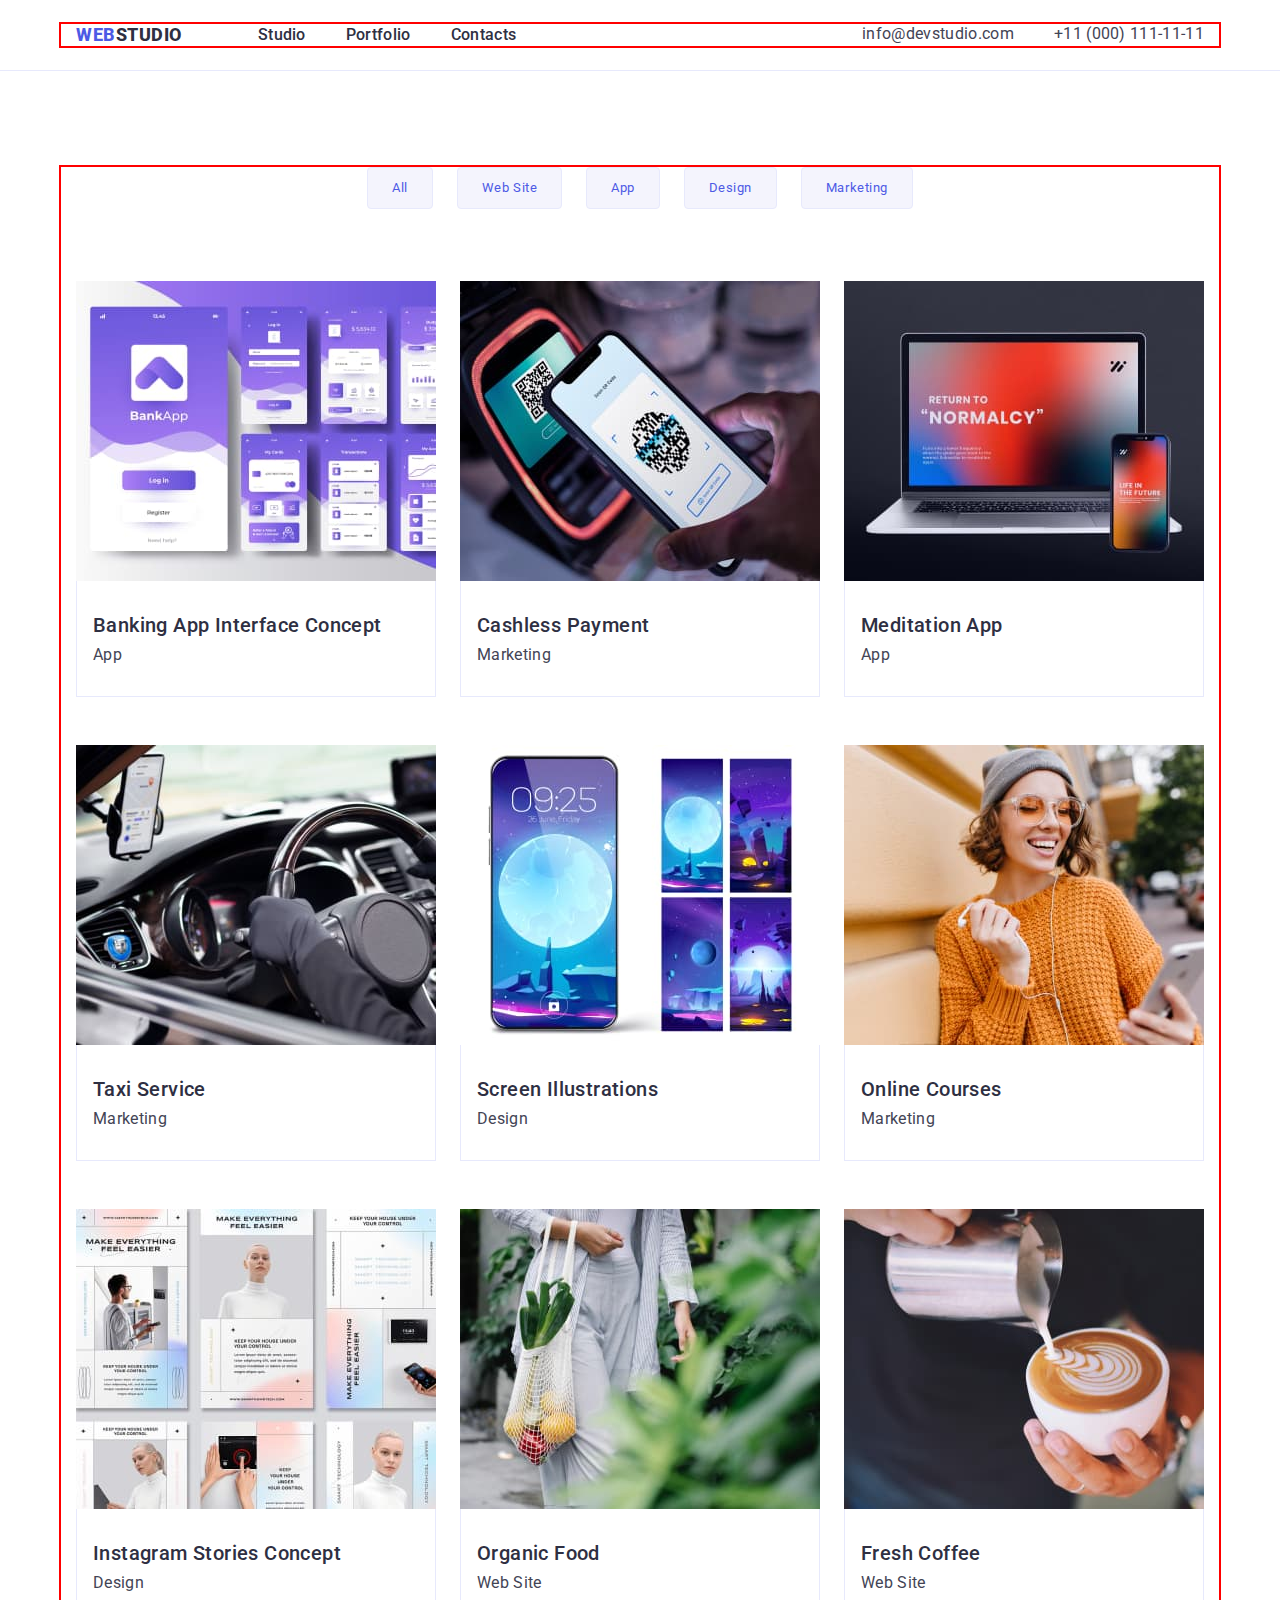
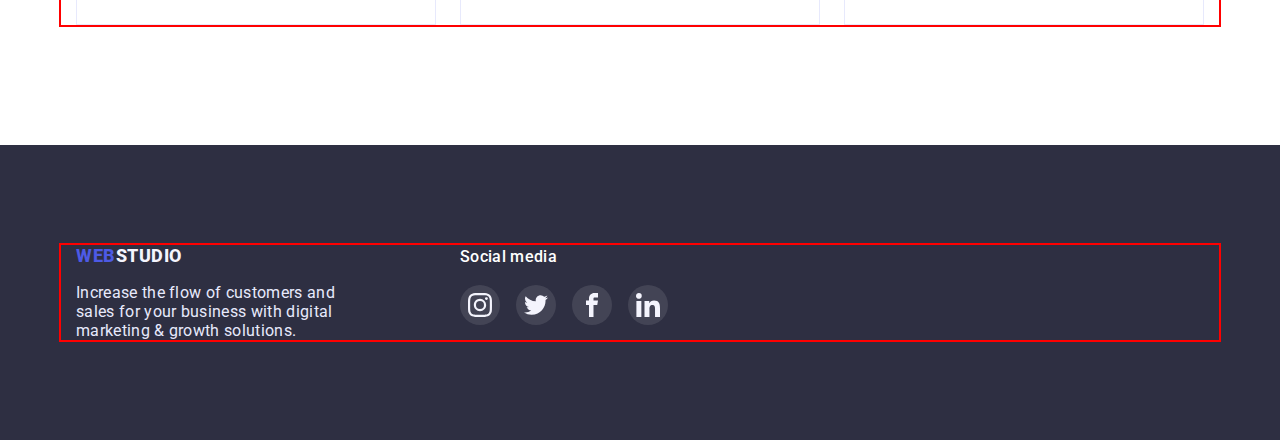
==== portfolio.html @ ab5bf37f "Initial commit" ====
<!DOCTYPE html>
<html lang="en">
  <head>
    <meta charset="UTF-8" />
    <meta http-equiv="X-UA-Compatible" content="IE=edge" />
    <meta name="viewport" content="width=device-width, initial-scale=1.0" />
    <link rel="preconnect" href="https://fonts.googleapis.com" />
    <link rel="preconnect" href="https://fonts.gstatic.com" crossorigin />
    <link
      href="https://fonts.googleapis.com/css2?family=Raleway:wght@800&family=Roboto:wght@400;500;700;900&display=swap"
      rel="stylesheet"
    />
    <link rel="stylesheet" href="./css/style.css" />
    <title>Document</title>
  </head>
  <body>
    <header class="header">
      <div class="container header-container">
        <nav class="header-navigation">
          <a class="header-logo link" href="./index.html"
            ><span class="header-logo-web">Web</span>Studio</a
          >
          <ul class="header-list list">
            <li class="header-item">
              <a class="header-link link" href="./studio.html">Studio</a>
            </li>
            <li class="header-item">
              <a class="header-link link" href="./portfolio.html">Portfolio</a>
            </li>
            <li class="header-item">
              <a class="header-link link" href="./contacts.html">Contacts</a>
            </li>
          </ul>
        </nav>
        <address class="header-address">
          <ul class="header-address-list list">
            <li>
              <a class="header-mail link" href="mailto:info@devstudio.com"
                >info@devstudio.com</a
              >
            </li>
            <li>
              <a class="header-tel link" href="tel:+110001111111"
                >+11 (000) 111-11-11</a
              >
            </li>
          </ul>
        </address>
      </div>
    </header>

    <main>
      <section class="portfolio section">
        <div class="container">
          <h1 class="portfolio-heading"></h1>
          <ul class="portfolio-navigation list">
            <li>
              <button class="portfolio-btn btn" type="button">All</button>
            </li>
            <li>
              <button class="portfolio-btn btn" type="button">Web Site</button>
            </li>
            <li>
              <button class="portfolio-btn btn" type="button">App</button>
            </li>
            <li>
              <button class="portfolio-btn btn" type="button">Design</button>
            </li>
            <li>
              <button class="portfolio-btn btn" type="button">Marketing</button>
            </li>
          </ul>
          <h2 class="portfolio-heading"></h2>
          <ul class="portfolio-content-list list">
            <li class="portfolio-content-list-item">
              <a class="portfolio-content-link link" href="#">
                <img
                  class="portfolio-content-img"
                  src="./images/portfolio1.jpg"
                  alt="bank app"
                  width="360"
                />
                <div class="portfolio-content-img-signature">
                  <h3 class="portfolio-content-heading">
                    Banking App Interface Concept
                  </h3>
                  <p class="portfolio-content-descr">App</p>
                </div>
              </a>
            </li>
            <li class="portfolio-content-list-item">
              <a class="portfolio-content-link link" href="#">
                <img
                  class="portfolio-content-img"
                  src="./images/portfolio2.jpg"
                  alt="QR-code"
                  width="360"
                />
                <div class="portfolio-content-img-signature">
                  <h3 class="portfolio-content-heading">Cashless Payment</h3>
                  <p class="portfolio-content-descr">Marketing</p>
                </div>
              </a>
            </li>
            <li class="portfolio-content-list-item">
              <a class="portfolio-content-link link" href="#">
                <img
                  class="portfolio-content-img"
                  src="./images/portfolio3.jpg"
                  alt="laptop and phone"
                  width="360"
                />
                <div class="portfolio-content-img-signature">
                  <h3 class="portfolio-content-heading">Meditation App</h3>
                  <p class="portfolio-content-descr">App</p>
                </div>
              </a>
            </li>
            <li class="portfolio-content-list-item">
              <a class="portfolio-content-link link" href="#">
                <img
                  class="portfolio-content-img"
                  src="./images/portfolio4.jpg"
                  alt="taxi"
                  width="360"
                />
                <div class="portfolio-content-img-signature">
                  <h3 class="portfolio-content-heading">Taxi Service</h3>
                  <p class="portfolio-content-descr">Marketing</p>
                </div>
              </a>
            </li>
            <li class="portfolio-content-list-item">
              <a class="portfolio-content-link link" href="#">
                <img
                  class="portfolio-content-img"
                  src="./images/portfolio5.jpg"
                  alt="screen illustrations"
                  width="360"
                />
                <div class="portfolio-content-img-signature">
                  <h3 class="portfolio-content-heading">
                    Screen Illustrations
                  </h3>
                  <p class="portfolio-content-descr">Design</p>
                </div>
              </a>
            </li>
            <li class="portfolio-content-list-item">
              <a class="portfolio-content-link link" href="#">
                <img
                  class="portfolio-content-img"
                  src="./images/portfolio6.jpg"
                  alt="girl with a phone"
                  width="360"
                />
                <div class="portfolio-content-img-signature">
                  <h3 class="portfolio-content-heading">Online Courses</h3>
                  <p class="portfolio-content-descr">Marketing</p>
                </div>
              </a>
            </li>
            <li class="portfolio-content-list-item">
              <a class="portfolio-content-link link" href="#">
                <img
                  class="portfolio-content-img"
                  src="./images/portfolio7.jpg"
                  alt="instagram stories concept"
                  width="360"
                />
                <div class="portfolio-content-img-signature">
                  <h3 class="portfolio-content-heading">
                    Instagram Stories Concept
                  </h3>
                  <p class="portfolio-content-descr">Design</p>
                </div>
              </a>
            </li>
            <li class="portfolio-content-list-item">
              <a class="portfolio-content-link link" href="#">
                <img
                  class="portfolio-content-img"
                  src="./images/portfolio8.jpg"
                  alt="woman with an eco bag"
                  width="360"
                />
                <div class="portfolio-content-img-signature">
                  <h3 class="portfolio-content-heading">Organic Food</h3>
                  <p class="portfolio-content-descr">Web Site</p>
                </div>
              </a>
            </li>
            <li class="portfolio-content-list-item">
              <a class="portfolio-content-link link" href="#">
                <img
                  class="portfolio-content-img"
                  src="./images/portfolio9.jpg"
                  alt="coffee"
                  width="360"
                />
                <div class="portfolio-content-img-signature">
                  <h3 class="portfolio-content-heading">Fresh Coffee</h3>
                  <p class="portfolio-content-descr">Web Site</p>
                </div>
              </a>
            </li>
          </ul>
        </div>
      </section>
    </main>

    <footer class="footer">
      <div class="container footer-container">
        <div class="footer-left-content">
          <a class="footer-logo" href="./index.html"><span class="footer-logo-web">Web</span>Studio</a>
          <p class="footer-descr">
            Increase the flow of customers and sales for your business with
            digital marketing &amp; growth solutions.
          </p>
        </div>
        <div class="footer-soc">
          <h4 class="footer-soc-heading">Social media</h4>
          <ul class="footer-soc-list list">
            <li class="footer-soc-item">
              <a href="#" class="footer-soc-link link">
                <svg class="footer-soc-icon" width="24" height="24">
                  <use href="./images/icons.svg#icon-instagram"></use>
                </svg>
              </a>
            </li>
            <li class="footer-soc-item">
              <a href="#" class="footer-soc-link link">
                <svg class="footer-soc-icon" width="24" height="24">
                  <use href="./images/icons.svg#icon-twitter-1"></use>
                </svg>
              </a>
            </li>
            <li class="footer-soc-item">
              <a href="#" class="footer-soc-link link">
                <svg class="footer-soc-icon" width="24" height="24">
                  <use href="./images/icons.svg#icon-facebook"></use>
                </svg>
              </a>
            </li>
            <li class="footer-soc-item">
              <a href="#" class="footer-soc-link link">
                <svg class="footer-soc-icon" width="24" height="24">
                  <use href="./images/icons.svg#icon-linkedin-1"></use>
                </svg>
              </a>
            </li>
          </ul>
        </div>
      </div>
    </footer>
  </body>
</html>
---- css/style.css ----
:root {
  --brand-color-dark: #2e2f42;
  --brand-color-text: #434455;
  --brand-color-primary-brand: #4d5ae5;
  --brand-color-pressed-state: #404bbf;
  --brand-color-white: #fff;
  --brand-color-light: #f4f4fd;
  --brand-color-accent: #e7e9fc;
  --brand-color-subtle-text: #8e8f99;
  --brand-color-success: #31d0aa;
}

p,
h1,
h2,
h3,
h4,
h5,
h6 {
  margin: 0;
}

ul {
  margin: 0;
  padding-left: 0;
}

button {
  cursor: pointer;
}

address {
  font-style: normal;
}

img {
  display: block;
}

* {
  margin: 0;
  padding: 0;
  list-style: none;
  box-sizing: border-box;
}

body {
  color: var(--brand-color-text);
  font-family: Roboto, sans-serif;
  font-size: 16px;
  font-style: normal;
  background: #ffffff;
}

.container {
  width: 100%;
  max-width: 1158px;
  padding-left: 15px;
  padding-right: 15px;
  margin: 0 auto;
  outline: 2px solid red;
}

.link {
  text-decoration: none;
}

.list {
  list-style: none;
}

/* ------------------------------ HEADER ------------------------------ */

.header {
  padding-top: 24px;
  padding-bottom: 24px;
  border-bottom: 1px solid var(--brand-color-accent);
}

.header-container {
  display: flex;
}

.header-navigation {
  display: flex;
  align-items: center;
  margin-right: auto;
}

.header-logo {
  font-weight: 800;
  font-size: 18px;
  line-height: 1.2;
  letter-spacing: 0.03em;
  text-transform: uppercase;
  color: var(--brand-color-dark);
  text-decoration: none;
  margin-right: 76px;
}

.header-logo-web {
  color: var(--brand-color-primary-brand);
}

.header-list {
  display: flex;
  gap: 40px;
}

.header-link {
  font-weight: 500;
  font-size: 16px;
  line-height: 1.2;
  letter-spacing: 0.02em;
  text-decoration: none;
  color: var(--brand-color-dark);
}

.header-link:hover,
.header-link:focus {
  color: var(--brand-color-pressed-state);
}

.header-address-list {
  display: flex;
  list-style: none;
  font-style: normal;
  gap: 40px;
}

.header-mail,
.header-tel {
  font-size: 16px;
  line-height: 1.2;
  letter-spacing: 0.02em;
  color: var(--brand-color-text);
  text-decoration: none;
}

.header-mail:hover,
.header-tel:hover,
.header-mail:focus,
.header-tel:focus {
  color: var(--brand-color-pressed-state);
}

/* ------------------------------ SUBHEADER ------------------------------ */

.subheader {
  margin: 0 auto;
  background-color: var(--brand-color-dark);
  background-image: linear-gradient( rgba(46, 47, 66, 0.7), rgba(46, 47, 66, 0.7) ), url(../images/people-office.jpg);
  background-repeat: no-repeat;
  background-position: center;
  background-size: cover;
  max-width: 1440px;
  padding-top: 188px;
  padding-bottom: 188px;
}

.subheader-heading {
  margin: 0 auto;
  max-width: 494px;
  font-weight: 700;
  font-size: 56px;
  text-align: center;
  letter-spacing: 0.01em;
  color: var(--brand-color-white);
  margin-bottom: 48px;
}

.subheader-btn {
  padding: 16px 32px;
  background: var(--brand-color-primary-brand);
  box-shadow: 0px 4px 4px rgba(0, 0, 0, 0.15);
  border-radius: 4px;
  font-size: 16px;
  font-style: normal;
  line-height: 1.2;
  align-items: center;
  letter-spacing: 0.04em;
  color: var(--brand-color-white);
  cursor: pointer;
  border: none;
  display: block;
  margin: 0 auto;
}

.btn {
  font-family: inherit;
}

.subheader-btn:hover,
.subheader-btn:focus {
  background: var(--brand-color-pressed-state);
}

/* ------------------------------ FEATURES ------------------------------ */

.features {
  padding-top: 120px;
  padding-bottom: 60px;
}

.features-heading {
  display: none;
}

.features-list {
  display: flex;
  justify-content: center;
  gap: 24px;
}

.features-list-item {
  width: calc((100% - 72px) / 4);
}

.features-icon-background {
  height: 112px;
  margin-bottom: 8px;
  background: var(--brand-color-light);
  border-radius: 4px;
  display: flex;
  align-items: center;
  justify-content: center;
}

.features-list-heading {
  margin-bottom: 8px;
  font-weight: 500;
  font-size: 20px;
  line-height: 1.2;
  letter-spacing: 0.02em;
  color: var(--brand-color-dark);
}

.features-list-descr {
  max-width: 264px;
  line-height: 1.2;
  letter-spacing: 0.02em;
}

/* ------------------------------ DOING ------------------------------ */

.doing {
  padding-top: 60px;
  padding-bottom: 120px;
}

.doing-heading,
.team-heading,
.customers-heading {
  margin-bottom: 72px;
  font-size: 36px;
  line-height: 2;
  text-align: center;
  letter-spacing: 0.02em;
  text-transform: capitalize;
  color: var(--brand-color-dark);
}

.doing-list {
  display: flex;
  justify-content: center;
  gap: 24px;
}

.doing-list-item {
  background: linear-gradient(
      0deg,
      rgba(77, 90, 229, 0.1),
      rgba(77, 90, 229, 0.1)
    ),
    url(2368.jpg);
  background-blend-mode: soft-light, normal;
  border: 1px solid #e7e9fc;
}

/* ------------------------------ TEAM ------------------------------ */

.team {
  background: var(--brand-color-light);
  padding-top: 120px;
  padding-bottom: 120px;
}

.team-list {
  display: flex;
  justify-content: center;
  gap: 24px;
}

.team-list-item {
  width: calc((100% - 72px) / 4);
  background: var(--brand-color-white);
  box-shadow: 0px 1px 6px rgba(46, 47, 66, 0.08),
    0px 1px 1px rgba(46, 47, 66, 0.16), 0px 2px 1px rgba(46, 47, 66, 0.08);
  border-radius: 0px 0px 4px 4px;
}

.team-img {
  width: 100%;
}

.team-img-signature {
  padding-top: 32px;
  padding-bottom: 32px;
}

.team-name {
  font-weight: 500;
  font-size: 20px;
  line-height: 1.2;
  letter-spacing: 0.02em;
  text-align: center;
  color: var(--brand-color-dark);
  margin-bottom: 8px;
}

.team-position {
  font-size: 16px;
  line-height: 1.2;
  letter-spacing: 0.02em;
  text-align: center;
  margin-bottom: 8px;
}

.team-soc-list {
  display: flex;
  justify-content: center;
  gap: 24px;
}

.team-soc-item {
  width: 40px;
  height: 40px;
}

.team-soc-link {
  width: 100%;
  height: 100%;
  border-radius: 50%;
  display: flex;
  justify-content: center;
  align-items: center;
  background-color: var(--brand-color-primary-brand);
}

.team-soc-icon {
  fill: var(--brand-color-light);
}

.team-soc-link:is(:hover, :focus) {
  background-color: var(--brand-color-pressed-state);
}

/* ------------------------------ CUSTOMERS ------------------------------ */

.customers {
  padding-top: 120px;
  padding-bottom: 120px;
}

.customers-list {
  display: flex;
  gap: 24px;
}

.customers-item {
  width: calc((100% - 120px) / 6);
  height: 88px;
}

.customers-link {
  width: 100%;
  height: 100%;
  border: 1px solid var(--brand-color-subtle-text);
  border-radius: 4px;
  display: flex;
  align-items: center;
  justify-content: center;
}

.customers-icon {
  fill: var(--brand-color-subtle-text);
}

.customers-link:is(:hover, :focus) {
  border-color: var(--brand-color-pressed-state);
}
.customers-link:is(:hover, :focus) .customers-icon {
  fill: var(--brand-color-pressed-state);
}

/* ------------------------------ PORTFOLIO ------------------------------ */

.portfolio {
  padding-top: 96px;
  padding-bottom: 120px;
}

.portfolio-heading {
  display: none;
}

.portfolio-navigation {
  margin-bottom: 72px;
  display: flex;
  gap: 24px;
  justify-content: center;
}

.portfolio-btn {
  padding: 12px 24px;
  line-height: 1.2;
  letter-spacing: 0.04em;
  color: var(--brand-color-primary-brand);
  background: var(--brand-color-light);
  border: 1px solid var(--brand-color-accent);
  border-radius: 4px;
  cursor: pointer;
  font-style: normal;
}

.portfolio-btn:hover,
.portfolio-btn:focus {
  background: var(--brand-color-pressed-state);
  box-shadow: 0px 3px 1px rgba(0, 0, 0, 0.1), 0px 2px 1px rgba(0, 0, 0, 0.08),
    0px 2px 2px rgba(0, 0, 0, 0.12);
  border-color: var(--brand-color-pressed-state);
  color: var(--brand-color-white);
}

.portfolio-content-list {
  display: flex;
  flex-wrap: wrap;
  column-gap: 24px;
  row-gap: 48px;
  justify-content: center;
}

.portfolio-content-list-item {
  width: calc((100% - 48px) / 3);
  
}

.portfolio-content-link {
  display: inline-block;
}


.portfolio-content-link:is(:hover, :focus) {
  box-shadow: 0px 1px 6px rgba(46, 47, 66, 0.08), 0px 1px 1px rgba(46, 47, 66, 0.16), 0px 2px 1px rgba(46, 47, 66, 0.08);
}

.portfolio-content-img {
  width: 100%;
}

.portfolio-content-img-signature {
  padding: 32px 16px;
  border: 1px solid #E7E9FC;
  border-top: none;
}

.portfolio-content-heading {
  margin-bottom: 8px;
  font-weight: 500;
  font-size: 20px;
  line-height: 1.2;
  letter-spacing: 0.02em;
  color: var(--brand-color-dark);
}

.portfolio-content-descr {
  font-size: 16px;
  line-height: 1.2;
  letter-spacing: 0.02em;
  color: var(--brand-color-text);
}

/* ------------------------------ FOOTER ------------------------------ */

.footer {
  background-color: var(--brand-color-dark);
  padding-top: 100px;
  padding-bottom: 100px;
}

.footer-container {
  display: flex;
  align-items: baseline;
}

.footer-left-content {
  margin-right: 120px;
}

.footer-logo {
  display: block;
  margin-bottom: 16px;
  font-weight: 800;
  font-size: 18px;
  line-height: 1.2;
  letter-spacing: 0.03em;
  text-transform: uppercase;
  text-decoration: none;
  color: var(--brand-color-light);
}

.footer-logo-web {
  color: var(--brand-color-primary-brand);
}

.footer-descr {
  max-width: 264px;
  font-size: 16px;
  line-height: 1.2;
  letter-spacing: 0.02em;
  color: var(--brand-color-accent);
}

.footer-soc-heading {
  margin-bottom: 16px;
  font-weight: 500;
  font-size: 16px;
  line-height: 24px;
  letter-spacing: 0.02em;
  color: var(--brand-color-white);
}
.footer-soc-list {
  display: flex;
  gap: 16px;
}
.footer-soc-item {
  width: 40px;
  height: 40px;
}
.footer-soc-link {
  width: 100%;
  height: 100%;
  border-radius: 50%;
  display: flex;
  justify-content: center;
  align-items: center;
  background: rgba(255, 255, 255, 0.1);
}
.footer-soc-icon {
  fill: var(--brand-color-light);
}

.footer-soc-link:is(:hover, :focus) {
  background-color: var(--brand-color-success);
}
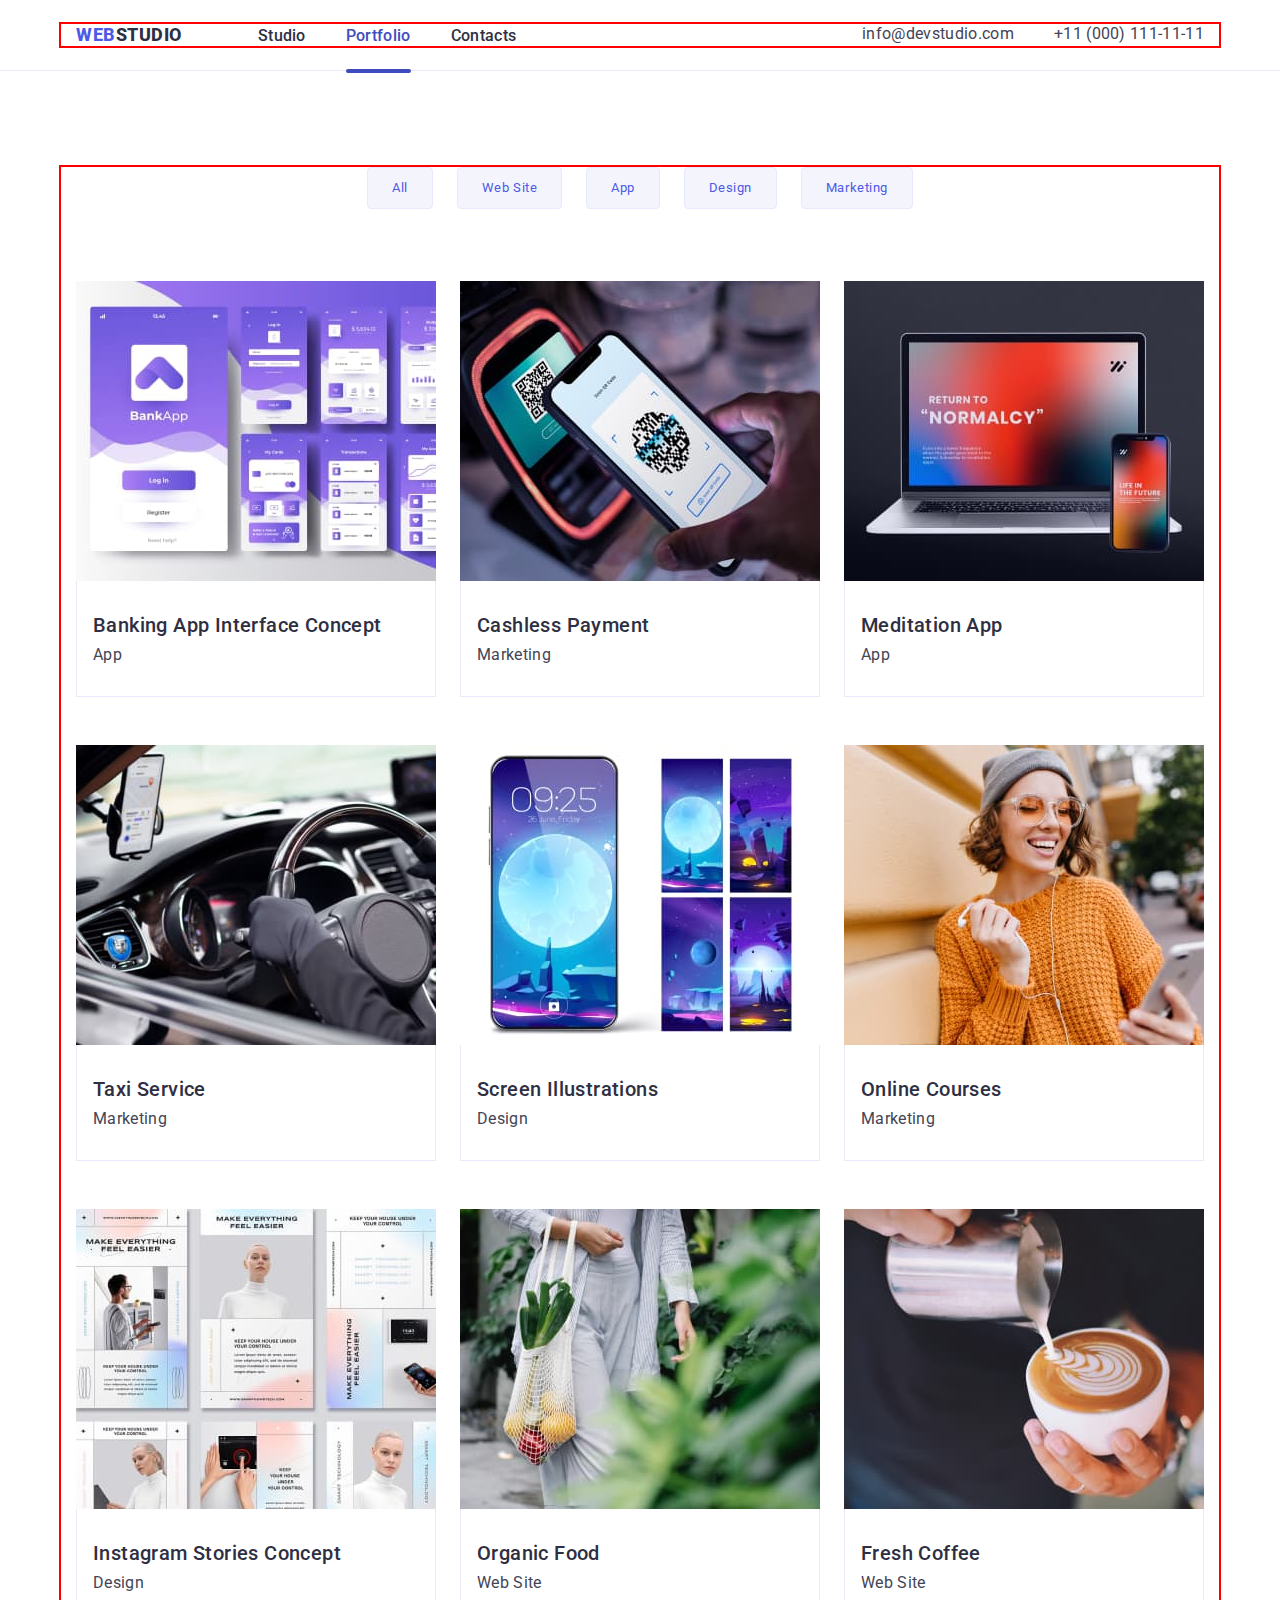
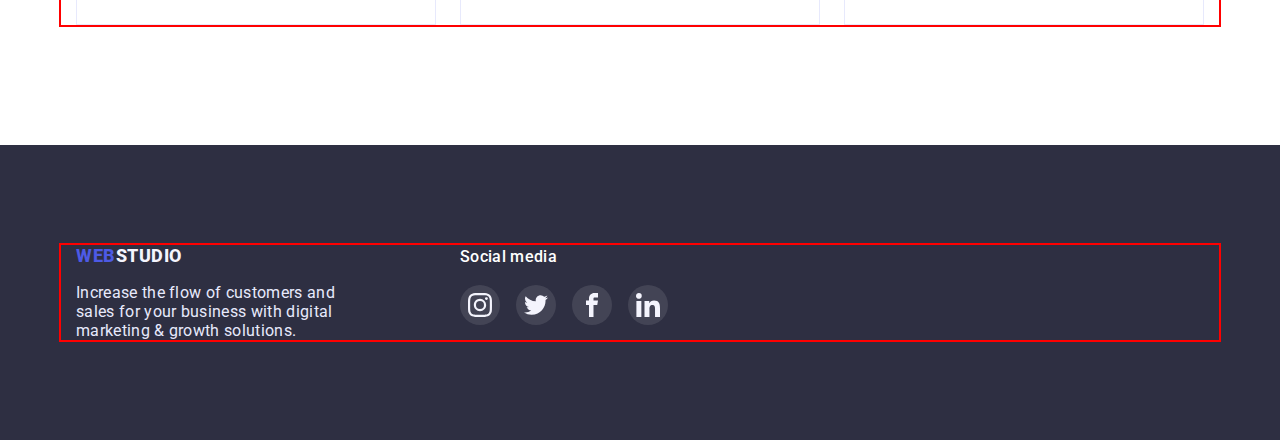
==== commit a62d41ea: "update goit-markup-hw-05" ====
--- a/portfolio.html
+++ b/portfolio.html
@@ -10,11 +10,17 @@
       href="https://fonts.googleapis.com/css2?family=Raleway:wght@800&family=Roboto:wght@400;500;700;900&display=swap"
       rel="stylesheet"
     />
+    <link
+      rel="stylesheet"
+      href="https://cdnjs.cloudflare.com/ajax/libs/animate.css/4.1.1/animate.min.css"
+    />
     <link rel="stylesheet" href="./css/style.css" />
+    <link href="https://unpkg.com/aos@2.3.1/dist/aos.css" rel="stylesheet" />
+
     <title>Document</title>
   </head>
   <body>
-    <header class="header">
+    <header class="header section">
       <div class="container header-container">
         <nav class="header-navigation">
           <a class="header-logo link" href="./index.html"
@@ -25,7 +31,9 @@
               <a class="header-link link" href="./studio.html">Studio</a>
             </li>
             <li class="header-item">
-              <a class="header-link link" href="./portfolio.html">Portfolio</a>
+              <a class="header-link link current" href="./portfolio.html"
+                >Portfolio</a
+              >
             </li>
             <li class="header-item">
               <a class="header-link link" href="./contacts.html">Contacts</a>
@@ -74,12 +82,19 @@
           <ul class="portfolio-content-list list">
             <li class="portfolio-content-list-item">
               <a class="portfolio-content-link link" href="#">
-                <img
-                  class="portfolio-content-img"
-                  src="./images/portfolio1.jpg"
-                  alt="bank app"
-                  width="360"
-                />
+                <div class="portfolio-cover-wrap">
+                  <img
+                    class="portfolio-content-img"
+                    src="./images/portfolio1.jpg"
+                    alt="bank app"
+                    width="360"
+                  />
+                  <p class="portfolio-cover-text">
+                    14 Stylish and User-Friendly App Design Concepts · Task
+                    Manager App · Calorie Tracker App · Exotic Fruit Ecommerce
+                    App · Cloud Storage App
+                  </p>
+                </div>
                 <div class="portfolio-content-img-signature">
                   <h3 class="portfolio-content-heading">
                     Banking App Interface Concept
@@ -90,12 +105,19 @@
             </li>
             <li class="portfolio-content-list-item">
               <a class="portfolio-content-link link" href="#">
-                <img
-                  class="portfolio-content-img"
-                  src="./images/portfolio2.jpg"
-                  alt="QR-code"
-                  width="360"
-                />
+                <div class="portfolio-cover-wrap">
+                  <img
+                    class="portfolio-content-img"
+                    src="./images/portfolio2.jpg"
+                    alt="QR-code"
+                    width="360"
+                  />
+                  <p class="portfolio-cover-text">
+                    14 Stylish and User-Friendly App Design Concepts · Task
+                    Manager App · Calorie Tracker App · Exotic Fruit Ecommerce
+                    App · Cloud Storage App
+                  </p>
+                </div>
                 <div class="portfolio-content-img-signature">
                   <h3 class="portfolio-content-heading">Cashless Payment</h3>
                   <p class="portfolio-content-descr">Marketing</p>
@@ -104,12 +126,19 @@
             </li>
             <li class="portfolio-content-list-item">
               <a class="portfolio-content-link link" href="#">
-                <img
-                  class="portfolio-content-img"
-                  src="./images/portfolio3.jpg"
-                  alt="laptop and phone"
-                  width="360"
-                />
+                <div class="portfolio-cover-wrap">
+                  <img
+                    class="portfolio-content-img"
+                    src="./images/portfolio3.jpg"
+                    alt="laptop and phone"
+                    width="360"
+                  />
+                  <p class="portfolio-cover-text">
+                    14 Stylish and User-Friendly App Design Concepts · Task
+                    Manager App · Calorie Tracker App · Exotic Fruit Ecommerce
+                    App · Cloud Storage App
+                  </p>
+                </div>
                 <div class="portfolio-content-img-signature">
                   <h3 class="portfolio-content-heading">Meditation App</h3>
                   <p class="portfolio-content-descr">App</p>
@@ -118,12 +147,19 @@
             </li>
             <li class="portfolio-content-list-item">
               <a class="portfolio-content-link link" href="#">
-                <img
-                  class="portfolio-content-img"
-                  src="./images/portfolio4.jpg"
-                  alt="taxi"
-                  width="360"
-                />
+                <div class="portfolio-cover-wrap">
+                  <img
+                    class="portfolio-content-img"
+                    src="./images/portfolio4.jpg"
+                    alt="taxi"
+                    width="360"
+                  />
+                  <p class="portfolio-cover-text">
+                    14 Stylish and User-Friendly App Design Concepts · Task
+                    Manager App · Calorie Tracker App · Exotic Fruit Ecommerce
+                    App · Cloud Storage App
+                  </p>
+                </div>
                 <div class="portfolio-content-img-signature">
                   <h3 class="portfolio-content-heading">Taxi Service</h3>
                   <p class="portfolio-content-descr">Marketing</p>
@@ -132,12 +168,19 @@
             </li>
             <li class="portfolio-content-list-item">
               <a class="portfolio-content-link link" href="#">
-                <img
-                  class="portfolio-content-img"
-                  src="./images/portfolio5.jpg"
-                  alt="screen illustrations"
-                  width="360"
-                />
+                <div class="portfolio-cover-wrap">
+                  <img
+                    class="portfolio-content-img"
+                    src="./images/portfolio5.jpg"
+                    alt="screen illustrations"
+                    width="360"
+                  />
+                  <p class="portfolio-cover-text">
+                    14 Stylish and User-Friendly App Design Concepts · Task
+                    Manager App · Calorie Tracker App · Exotic Fruit Ecommerce
+                    App · Cloud Storage App
+                  </p>
+                </div>
                 <div class="portfolio-content-img-signature">
                   <h3 class="portfolio-content-heading">
                     Screen Illustrations
@@ -148,12 +191,19 @@
             </li>
             <li class="portfolio-content-list-item">
               <a class="portfolio-content-link link" href="#">
-                <img
-                  class="portfolio-content-img"
-                  src="./images/portfolio6.jpg"
-                  alt="girl with a phone"
-                  width="360"
-                />
+                <div class="portfolio-cover-wrap">
+                  <img
+                    class="portfolio-content-img"
+                    src="./images/portfolio6.jpg"
+                    alt="girl with a phone"
+                    width="360"
+                  />
+                  <p class="portfolio-cover-text">
+                    14 Stylish and User-Friendly App Design Concepts · Task
+                    Manager App · Calorie Tracker App · Exotic Fruit Ecommerce
+                    App · Cloud Storage App
+                  </p>
+                </div>
                 <div class="portfolio-content-img-signature">
                   <h3 class="portfolio-content-heading">Online Courses</h3>
                   <p class="portfolio-content-descr">Marketing</p>
@@ -162,12 +212,19 @@
             </li>
             <li class="portfolio-content-list-item">
               <a class="portfolio-content-link link" href="#">
-                <img
-                  class="portfolio-content-img"
-                  src="./images/portfolio7.jpg"
-                  alt="instagram stories concept"
-                  width="360"
-                />
+                <div class="portfolio-cover-wrap">
+                  <img
+                    class="portfolio-content-img"
+                    src="./images/portfolio7.jpg"
+                    alt="instagram stories concept"
+                    width="360"
+                  />
+                  <p class="portfolio-cover-text">
+                    14 Stylish and User-Friendly App Design Concepts · Task
+                    Manager App · Calorie Tracker App · Exotic Fruit Ecommerce
+                    App · Cloud Storage App
+                  </p>
+                </div>
                 <div class="portfolio-content-img-signature">
                   <h3 class="portfolio-content-heading">
                     Instagram Stories Concept
@@ -178,12 +235,19 @@
             </li>
             <li class="portfolio-content-list-item">
               <a class="portfolio-content-link link" href="#">
-                <img
-                  class="portfolio-content-img"
-                  src="./images/portfolio8.jpg"
-                  alt="woman with an eco bag"
-                  width="360"
-                />
+                <div class="portfolio-cover-wrap">
+                  <img
+                    class="portfolio-content-img"
+                    src="./images/portfolio8.jpg"
+                    alt="woman with an eco bag"
+                    width="360"
+                  />
+                  <p class="portfolio-cover-text">
+                    14 Stylish and User-Friendly App Design Concepts · Task
+                    Manager App · Calorie Tracker App · Exotic Fruit Ecommerce
+                    App · Cloud Storage App
+                  </p>
+                </div>
                 <div class="portfolio-content-img-signature">
                   <h3 class="portfolio-content-heading">Organic Food</h3>
                   <p class="portfolio-content-descr">Web Site</p>
@@ -192,12 +256,19 @@
             </li>
             <li class="portfolio-content-list-item">
               <a class="portfolio-content-link link" href="#">
-                <img
-                  class="portfolio-content-img"
-                  src="./images/portfolio9.jpg"
-                  alt="coffee"
-                  width="360"
-                />
+                <div class="portfolio-cover-wrap">
+                  <img
+                    class="portfolio-content-img"
+                    src="./images/portfolio9.jpg"
+                    alt="coffee"
+                    width="360"
+                  />
+                  <p class="portfolio-cover-text">
+                    14 Stylish and User-Friendly App Design Concepts · Task
+                    Manager App · Calorie Tracker App · Exotic Fruit Ecommerce
+                    App · Cloud Storage App
+                  </p>
+                </div>
                 <div class="portfolio-content-img-signature">
                   <h3 class="portfolio-content-heading">Fresh Coffee</h3>
                   <p class="portfolio-content-descr">Web Site</p>
@@ -212,7 +283,9 @@
     <footer class="footer">
       <div class="container footer-container">
         <div class="footer-left-content">
-          <a class="footer-logo" href="./index.html"><span class="footer-logo-web">Web</span>Studio</a>
+          <a class="footer-logo" href="./index.html"
+            ><span class="footer-logo-web">Web</span>Studio</a
+          >
           <p class="footer-descr">
             Increase the flow of customers and sales for your business with
             digital marketing &amp; growth solutions.
@@ -253,5 +326,11 @@
         </div>
       </div>
     </footer>
+
+    <script>
+      AOS.init({ once: true });
+    </script>
+    <script src="https://unpkg.com/aos@2.3.1/dist/aos.js"></script>
+    <script src="./js/modal.js"></script>
   </body>
 </html>
--- a/css/style.css
+++ b/css/style.css
@@ -83,8 +83,8 @@
 
 .header-navigation {
   display: flex;
-  align-items: center;
   margin-right: auto;
+  align-items: baseline;
 }
 
 .header-logo {
@@ -108,17 +108,50 @@
 }
 
 .header-link {
+  position: relative;
   font-weight: 500;
   font-size: 16px;
   line-height: 1.2;
   letter-spacing: 0.02em;
   text-decoration: none;
   color: var(--brand-color-dark);
-}
-
-.header-link:hover,
-.header-link:focus {
+  transition: color 250ms cubic-bezier(0.4, 0, 0.2, 1);
+}
+
+.header-link:is(:hover, :focus) {
   color: var(--brand-color-pressed-state);
+}
+
+.header-link::after {
+  position: absolute;
+  display: flex;
+  content: ' ';
+  height: 4px;
+  width: 0;
+  margin-top: 24px;
+  border-radius: 2px;
+  background-color: var(--brand-color-pressed-state);
+  transition: 0.3s;
+}
+
+.header-link:hover::after {
+  width: 100%;
+}
+
+.current {
+  color: var(--brand-color-pressed-state);
+}
+
+.current::after {
+  position: absolute;
+  display: flex;
+  content: ' ';
+  height: 4px;
+  width: 100%;
+  margin-top: 24px;
+  border-radius: 2px;
+  background-color: var(--brand-color-pressed-state);
+  transition: 0.3s;
 }
 
 .header-address-list {
@@ -135,12 +168,11 @@
   letter-spacing: 0.02em;
   color: var(--brand-color-text);
   text-decoration: none;
-}
-
-.header-mail:hover,
-.header-tel:hover,
-.header-mail:focus,
-.header-tel:focus {
+  transition: color 250ms cubic-bezier(0.4, 0, 0.2, 1);
+}
+
+.header-mail:is(:hover, :focus),
+.header-tel:is(:hover, :focus) {
   color: var(--brand-color-pressed-state);
 }
 
@@ -149,7 +181,11 @@
 .subheader {
   margin: 0 auto;
   background-color: var(--brand-color-dark);
-  background-image: linear-gradient( rgba(46, 47, 66, 0.7), rgba(46, 47, 66, 0.7) ), url(../images/people-office.jpg);
+  background-image: linear-gradient(
+      rgba(46, 47, 66, 0.7),
+      rgba(46, 47, 66, 0.7)
+    ),
+    url(../images/people-office.jpg);
   background-repeat: no-repeat;
   background-position: center;
   background-size: cover;
@@ -184,15 +220,15 @@
   border: none;
   display: block;
   margin: 0 auto;
+  transition: background-color 250ms cubic-bezier(0.4, 0, 0.2, 1);
 }
 
 .btn {
   font-family: inherit;
 }
 
-.subheader-btn:hover,
-.subheader-btn:focus {
-  background: var(--brand-color-pressed-state);
+.subheader-btn:is(:hover, :focus) {
+  background-color: var(--brand-color-pressed-state);
 }
 
 /* ------------------------------ FEATURES ------------------------------ */
@@ -345,6 +381,7 @@
   justify-content: center;
   align-items: center;
   background-color: var(--brand-color-primary-brand);
+  transition: background-color 250ms cubic-bezier(0.4, 0, 0.2, 1);
 }
 
 .team-soc-icon {
@@ -380,6 +417,8 @@
   display: flex;
   align-items: center;
   justify-content: center;
+  transition: border-color 250ms cubic-bezier(0.4, 0, 0.2, 1),
+    color 250ms cubic-bezier(0.4, 0, 0.2, 1);
 }
 
 .customers-icon {
@@ -421,10 +460,12 @@
   border-radius: 4px;
   cursor: pointer;
   font-style: normal;
-}
-
-.portfolio-btn:hover,
-.portfolio-btn:focus {
+  transition: background-color 250ms cubic-bezier(0.4, 0, 0.2, 1),
+    border-color 250ms cubic-bezier(0.4, 0, 0.2, 1),
+    color 250ms cubic-bezier(0.4, 0, 0.2, 1);
+}
+
+.portfolio-btn:is(:hover, :focus) {
   background: var(--brand-color-pressed-state);
   box-shadow: 0px 3px 1px rgba(0, 0, 0, 0.1), 0px 2px 1px rgba(0, 0, 0, 0.08),
     0px 2px 2px rgba(0, 0, 0, 0.12);
@@ -442,25 +483,49 @@
 
 .portfolio-content-list-item {
   width: calc((100% - 48px) / 3);
-  
+}
+
+.portfolio-content-list-item:is(:hover, :focus) .portfolio-cover-text {
+  transform: translateY(0);
 }
 
 .portfolio-content-link {
   display: inline-block;
-}
-
+  transition: box-shadow 250ms cubic-bezier(0.4, 0, 0.2, 1);
+}
 
 .portfolio-content-link:is(:hover, :focus) {
-  box-shadow: 0px 1px 6px rgba(46, 47, 66, 0.08), 0px 1px 1px rgba(46, 47, 66, 0.16), 0px 2px 1px rgba(46, 47, 66, 0.08);
+  box-shadow: 0px 1px 6px rgba(46, 47, 66, 0.08),
+    0px 1px 1px rgba(46, 47, 66, 0.16), 0px 2px 1px rgba(46, 47, 66, 0.08);
+}
+
+.portfolio-cover-wrap {
+  position: relative;
+  overflow: hidden;
 }
 
 .portfolio-content-img {
   width: 100%;
+}
+
+.portfolio-cover-text {
+  position: absolute;
+  top: 0;
+  height: 100%;
+  padding: 40px 32px;
+  font-weight: 400;
+  font-size: 16px;
+  line-height: 24px;
+  letter-spacing: 0.02em;
+  color: var(--brand-color-light);
+  background: var(--brand-color-primary-brand);
+  transform: translateY(100%);
+  transition: transform 250ms cubic-bezier(0.4, 0, 0.2, 1);
 }
 
 .portfolio-content-img-signature {
   padding: 32px 16px;
-  border: 1px solid #E7E9FC;
+  border: 1px solid #e7e9fc;
   border-top: none;
 }
 
@@ -545,7 +610,9 @@
   justify-content: center;
   align-items: center;
   background: rgba(255, 255, 255, 0.1);
-}
+  transition: background-color 250ms cubic-bezier(0.4, 0, 0.2, 1);
+}
+
 .footer-soc-icon {
   fill: var(--brand-color-light);
 }
@@ -553,3 +620,50 @@
 .footer-soc-link:is(:hover, :focus) {
   background-color: var(--brand-color-success);
 }
+
+/* BACKDROP */
+
+.backdrop {
+  position: fixed;
+  top: 0;
+  height: 100%;
+  width: 100%;
+  background-color: rgba(46, 47, 66, 0.4);
+  transition: opacity 250ms cubic-bezier(0.4, 0, 0.2, 1),
+    visibility 250ms cubic-bezier(0.4, 0, 0.2, 1);
+}
+
+.modal {
+  position: absolute;
+  top: 50%;
+  left: 50%;
+  transform: translate(-50%, -50%) scale(1);
+  width: 408px;
+  min-height: 576px;
+  background-color: #fcfcfc;
+  border-radius: 4px;
+  padding: 24px;
+  transition: transform 250ms cubic-bezier(0.4, 0, 0.2, 1);
+}
+
+.backdrop.is-hidden .modal {
+  transform: translate(-50%, -50%) scale(0);
+}
+
+.modal-close {
+  width: 24px;
+  height: 24px;
+  background: var(--brand-color-accent);
+  border: 1px solid rgba(0, 0, 0, 0.1);
+  border-radius: 50%;
+  display: flex;
+  align-items: center;
+  justify-content: center;
+  margin-left: auto;
+}
+
+.is-hidden {
+  opacity: 0;
+  visibility: hidden;
+  pointer-events: none;
+}
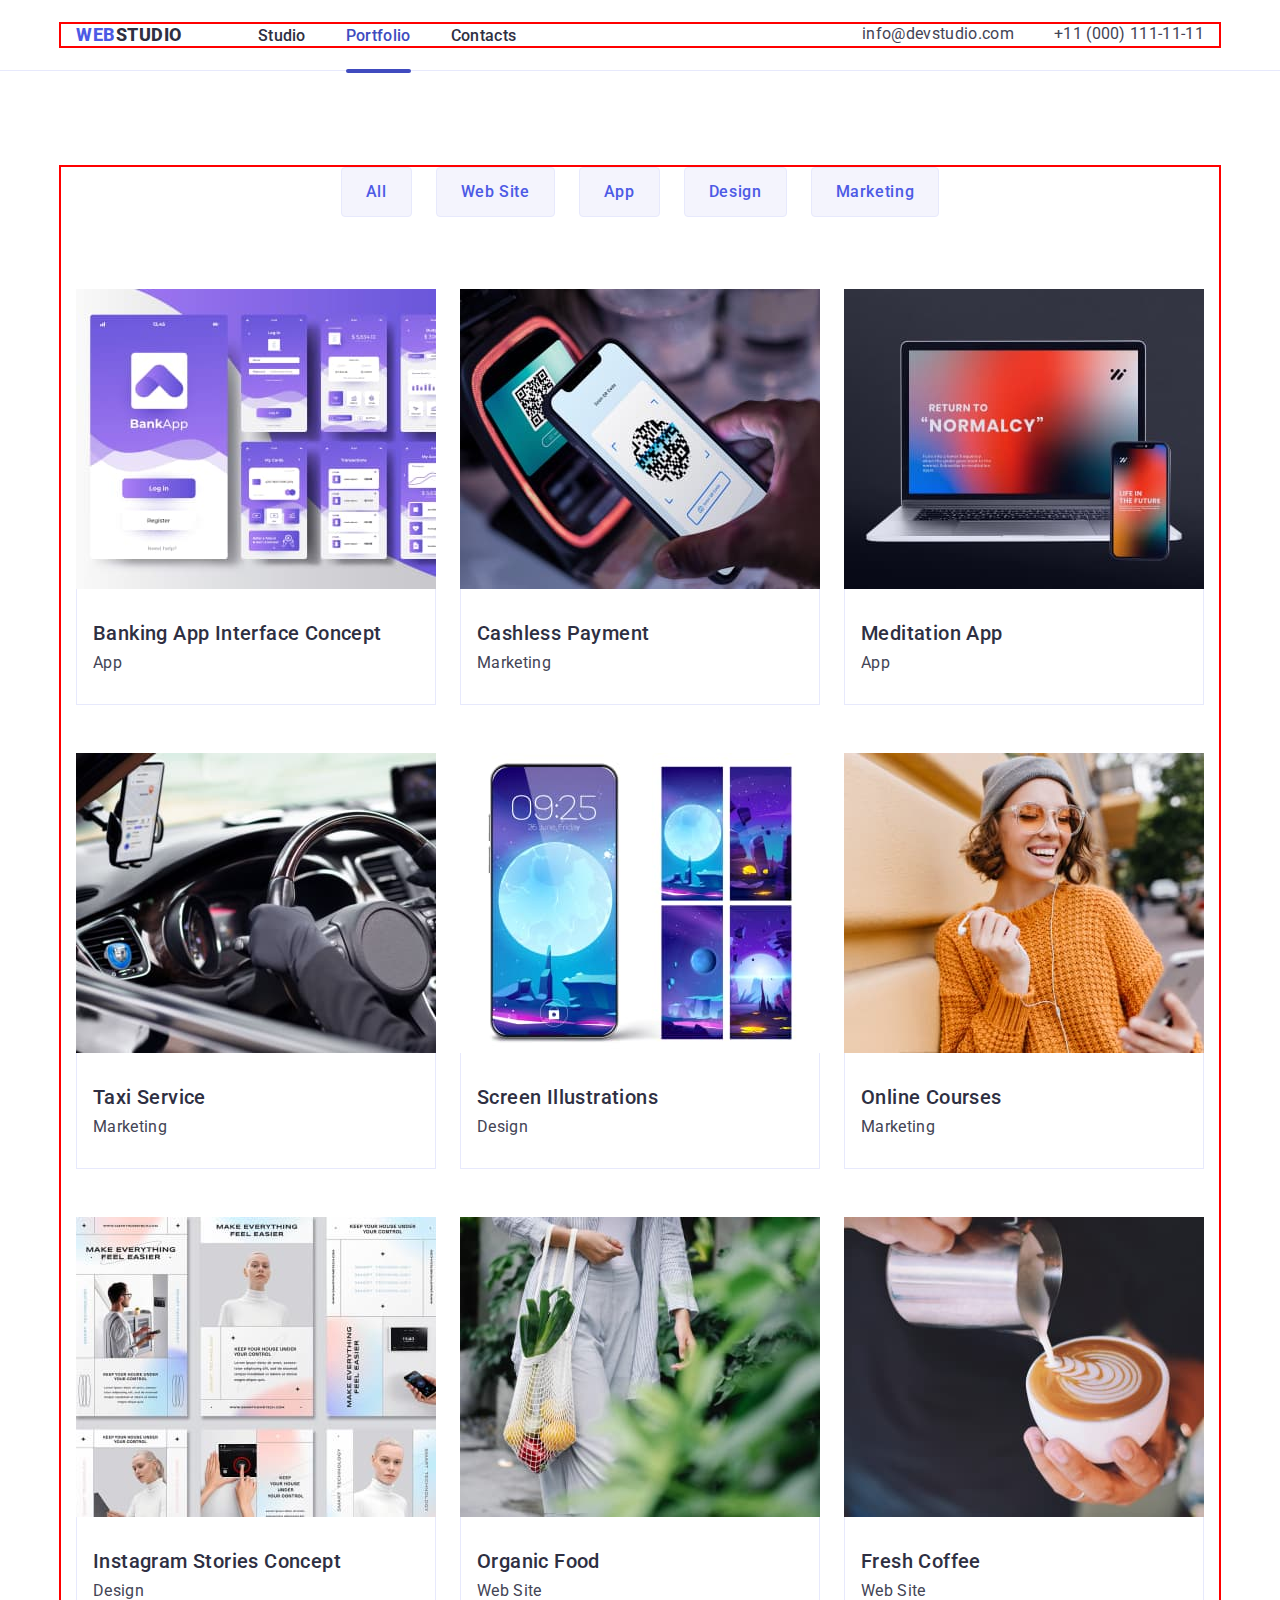
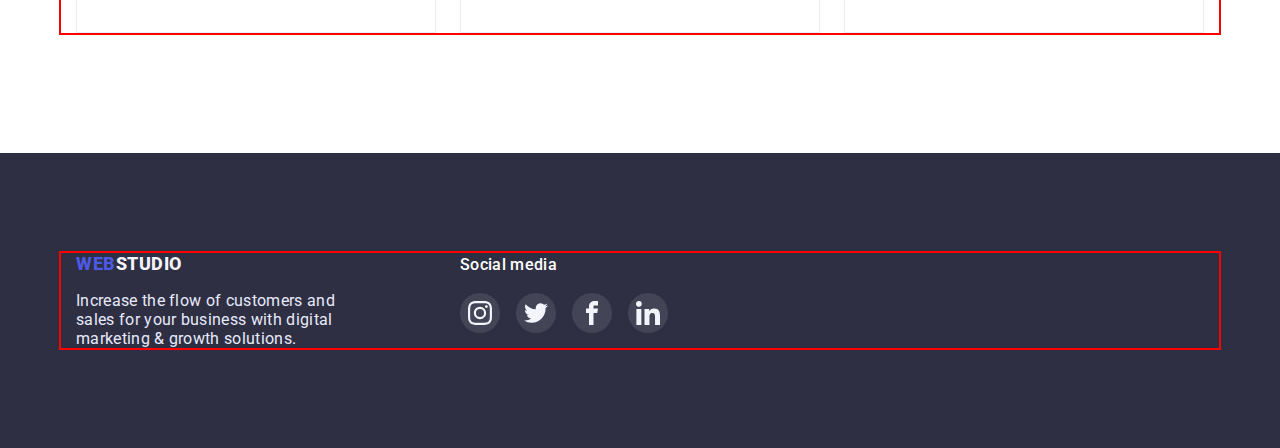
==== commit 867810f8: "update goit-markup-hw-05" ====
--- a/portfolio.html
+++ b/portfolio.html
@@ -28,7 +28,7 @@
           >
           <ul class="header-list list">
             <li class="header-item">
-              <a class="header-link link" href="./studio.html">Studio</a>
+              <a class="header-link link" href="./index.html">Studio</a>
             </li>
             <li class="header-item">
               <a class="header-link link current" href="./portfolio.html"
--- a/css/style.css
+++ b/css/style.css
@@ -211,6 +211,7 @@
   box-shadow: 0px 4px 4px rgba(0, 0, 0, 0.15);
   border-radius: 4px;
   font-size: 16px;
+  font-weight: 500;
   font-style: normal;
   line-height: 1.2;
   align-items: center;
@@ -460,6 +461,9 @@
   border-radius: 4px;
   cursor: pointer;
   font-style: normal;
+  font-weight: 500;
+  font-size: 16px;
+  line-height: 24px;
   transition: background-color 250ms cubic-bezier(0.4, 0, 0.2, 1),
     border-color 250ms cubic-bezier(0.4, 0, 0.2, 1),
     color 250ms cubic-bezier(0.4, 0, 0.2, 1);
